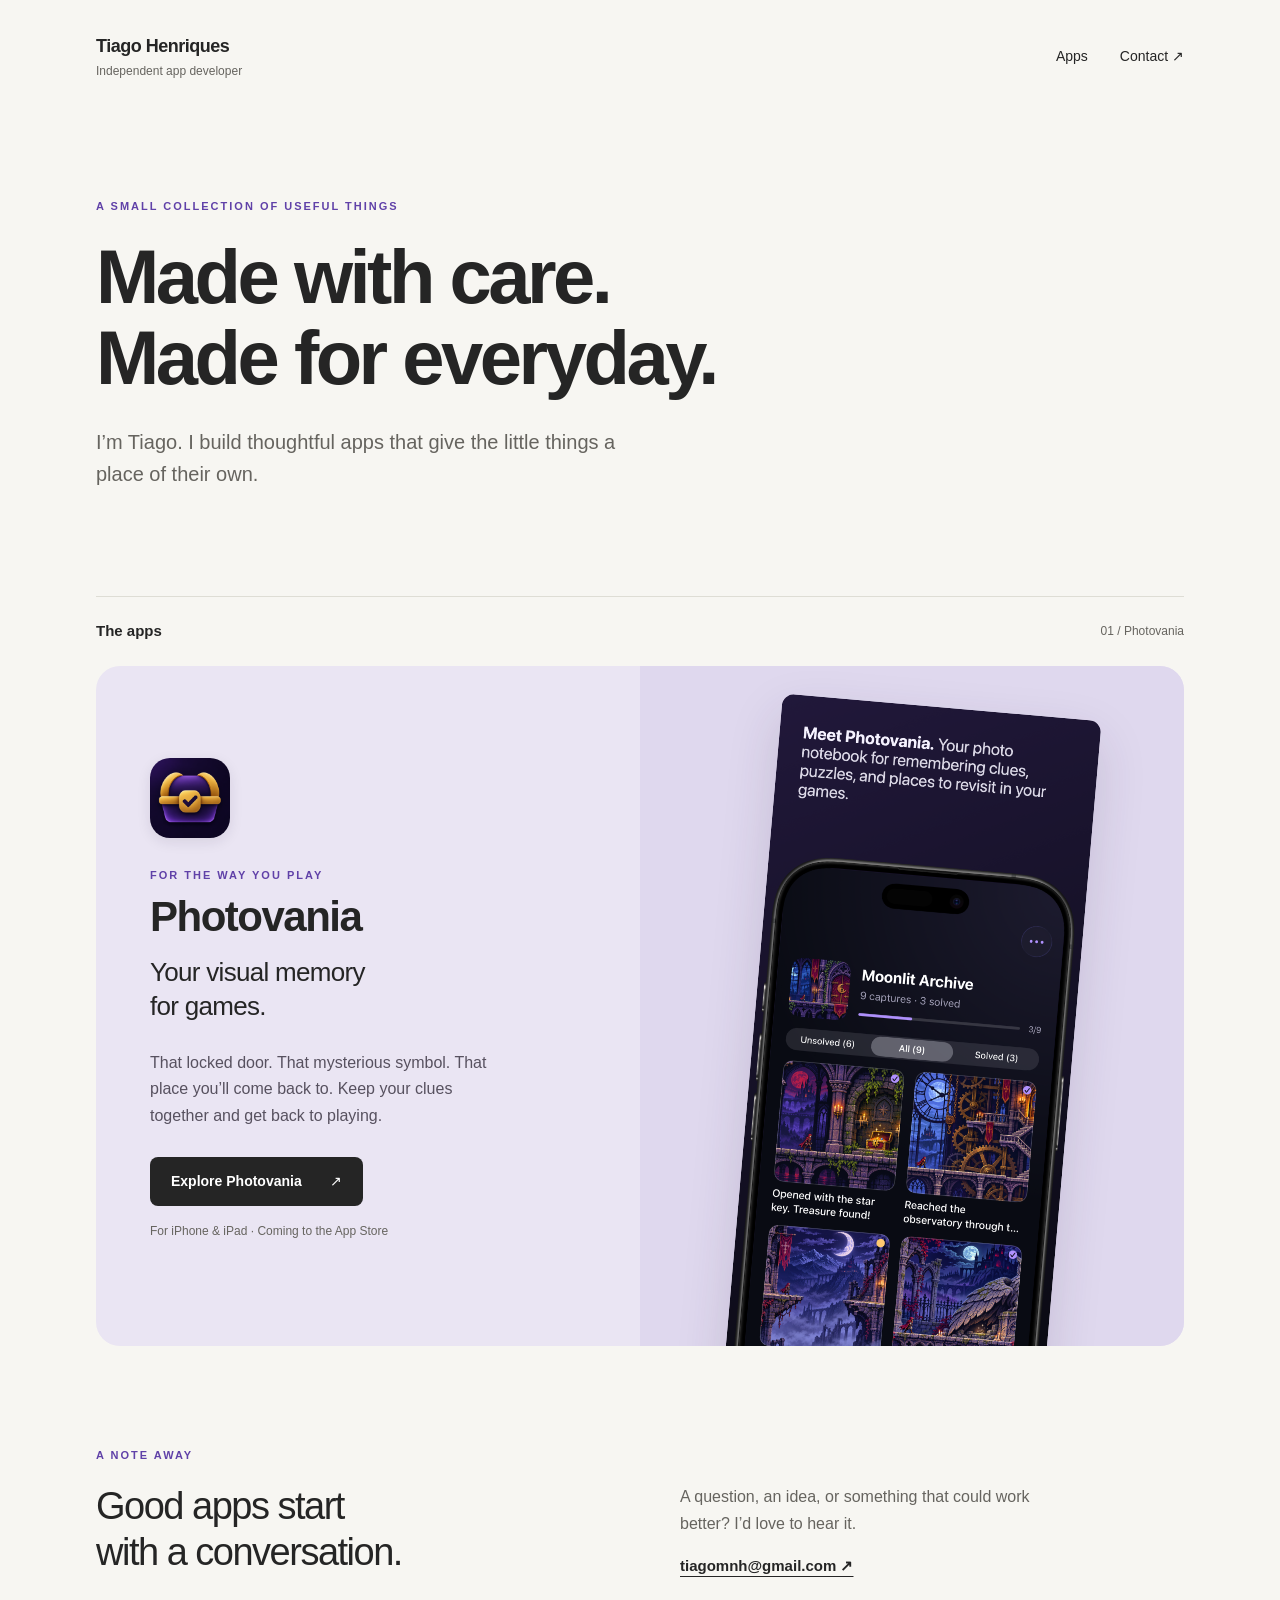
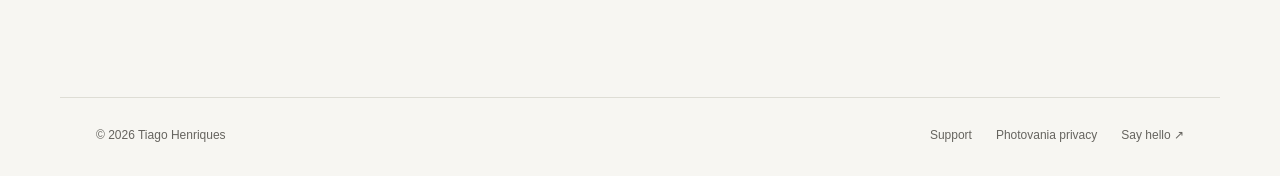
==== index.html @ fec08819 "Add developer website and Photovania support pages" ====
<!doctype html><html lang="en"><head><meta charset="utf-8"><meta name="viewport" content="width=device-width, initial-scale=1"><meta name="robots" content="noindex, nofollow"><meta name="description" content="Thoughtful apps by independent developer Tiago Henriques."><title>Tiago Henriques — Apps</title><link rel="icon" href="./assets/photovania-icon.png"><link rel="stylesheet" href="./style.css"></head><body><a class="skip" href="#main">Skip to content</a><header class="header wrap"><a class="wordmark" href="./">Tiago Henriques<span>Independent app developer</span></a><nav aria-label="Main navigation"><a href="./#apps">Apps</a><a href="mailto:tiagomnh@gmail.com">Contact <span aria-hidden="true">↗</span></a></nav></header><main id="main"><section class="intro wrap"><p class="eyebrow">A SMALL COLLECTION OF USEFUL THINGS</p><h1>Made with care.<br>Made for everyday.</h1><p class="lede">I’m Tiago. I build thoughtful apps that give the little things a place of their own.</p></section><section id="apps" class="wrap apps"><div class="section-label"><h2>The apps</h2><span>01 / Photovania</span></div><article class="app-card"><div class="app-copy"><img class="icon" src="assets/photovania-icon.png" width="80" height="80" alt="Photovania app icon"><p class="eyebrow">FOR THE WAY YOU PLAY</p><h2>Photovania</h2><p class="tagline">Your visual memory<br>for games.</p><p>That locked door. That mysterious symbol. That place you’ll come back to. Keep your clues together and get back to playing.</p><a class="button" href="photovania/">Explore Photovania <span>↗</span></a><p class="availability">For iPhone &amp; iPad · Coming to the App Store</p></div><div class="app-art"><img src="assets/collection.png" alt="Photovania showing a game collection with saved clues and solved progress" width="1206" height="2622"></div></article></section><section class="contact wrap"><p class="eyebrow">A NOTE AWAY</p><h2>Good apps start<br>with a conversation.</h2><div><p>A question, an idea, or something that could work better? I’d love to hear it.</p><a class="text-link" href="mailto:tiagomnh@gmail.com">tiagomnh@gmail.com ↗</a></div></section></main><footer class="wrap"><span>© 2026 Tiago Henriques</span><div><a href="./photovania/support/">Support</a><a href="./photovania/privacy/">Photovania privacy</a><a href="mailto:tiagomnh@gmail.com">Say hello ↗</a></div></footer></body></html>
---- style.css ----
:root{--paper:#f7f6f2;--ink:#252525;--muted:#66645f;--line:#deddd5;--accent:#6041a8;--lavender:#eae5f3}*{box-sizing:border-box}html{scroll-behavior:smooth}body{margin:0;background:var(--paper);color:var(--ink);font:16px/1.65 -apple-system,BlinkMacSystemFont,"Segoe UI",sans-serif}a{color:inherit;text-underline-offset:5px}img{display:block;max-width:100%;height:auto}.wrap{max-width:1160px;margin:auto;padding-left:36px;padding-right:36px}.header{display:flex;justify-content:space-between;align-items:center;padding-top:32px;padding-bottom:26px}.wordmark{text-decoration:none;font-size:18px;font-weight:650;letter-spacing:-.5px}.wordmark span{display:block;font-size:12px;font-weight:400;letter-spacing:0;color:var(--muted)}nav{display:flex;gap:32px}nav a{text-decoration:none;font-size:14px}.intro{padding-top:90px;padding-bottom:86px}.eyebrow{font-size:11px;letter-spacing:2px;font-weight:650;color:var(--accent);margin:0 0 20px}h1,h2,p{margin-top:0}h1{font-size:clamp(44px,6vw,76px);line-height:1.07;letter-spacing:-3.5px;font-weight:550;margin-bottom:28px}.lede{font-size:20px;line-height:1.6;color:var(--muted);max-width:550px}.section-label{display:flex;align-items:center;justify-content:space-between;border-top:1px solid var(--line);padding:22px 0}.section-label h2{font-size:15px;margin:0}.section-label span,.small,.availability{font-size:12px;color:var(--muted)}.app-card{background:var(--lavender);border-radius:24px;display:grid;grid-template-columns:1fr 1fr;overflow:hidden;min-height:630px}.app-copy{padding:54px;align-self:center}.icon{border-radius:20px;margin-bottom:28px;box-shadow:0 4px 14px #20143318}.app-copy h2{font-size:42px;line-height:1.1;letter-spacing:-1.5px;margin-bottom:16px}.app-copy .eyebrow{margin-bottom:10px}.tagline{font-size:26px;line-height:1.3;letter-spacing:-.7px}.app-copy>p:not(.tagline):not(.eyebrow):not(.availability){color:#57515f;max-width:350px}.button{display:inline-flex;align-items:center;justify-content:space-between;gap:28px;text-decoration:none;background:var(--ink);color:white;padding:13px 21px;border-radius:8px;font-size:14px;font-weight:550;margin:12px 0 16px}.button:hover{background:var(--accent)}.app-art{display:flex;align-items:flex-start;justify-content:center;background:#dfd8ee;padding:40px 35px 0;max-height:680px;overflow:hidden}.app-art img{width:320px;border-radius:12px;transform:rotate(5deg);box-shadow:0 20px 50px #34294a26}.contact{padding-top:100px;padding-bottom:90px;display:grid;grid-template-columns:1fr 1fr;gap:0 80px}.contact>.eyebrow{grid-column:1/-1}.contact h2,.quiet h2{font-size:38px;line-height:1.2;letter-spacing:-1.5px;font-weight:500}.contact>div{max-width:370px;color:var(--muted)}.text-link{font-size:15px;font-weight:600;color:var(--ink)}footer{display:flex;justify-content:space-between;gap:25px;font-size:12px;color:var(--muted);padding-top:28px!important;padding-bottom:30px!important;border-top:1px solid var(--line)}footer div{display:flex;gap:24px}footer a{text-decoration:none}.product-intro{padding-top:45px;padding-bottom:70px;text-align:center}.back{display:block;text-align:left;font-size:13px;color:var(--muted);text-decoration:none;margin-bottom:45px}.product-intro .icon{margin:0 auto 24px}.product-intro .lede{margin:0 auto 24px}.status{display:inline-block;border:1px solid var(--line);border-radius:30px;font-size:12px;padding:8px 16px;color:var(--muted)}.showcase{display:grid;grid-template-columns:repeat(3,1fr);gap:28px;padding-bottom:85px}.showcase img{border-radius:14px;margin-bottom:26px}.number{font-size:10px;letter-spacing:1.5px;color:var(--accent)}.showcase h2{font-size:22px;line-height:1.3;letter-spacing:-.5px;margin:10px 0}.showcase p{font-size:14px;color:var(--muted)}.quiet{border-top:1px solid var(--line);padding-top:60px;padding-bottom:60px;display:grid;grid-template-columns:1fr 1fr;gap:70px}.quiet p{color:var(--muted)}.help{text-align:center;background:var(--lavender);padding-top:45px;padding-bottom:45px;margin-bottom:65px;border-radius:20px}.help h2{font-size:30px;letter-spacing:-1px;margin-bottom:8px}.help p{color:var(--muted)}.document{max-width:800px;padding-top:45px;padding-bottom:80px}.document h1{font-size:58px}.document section{margin-top:40px}.document h2{font-size:23px;letter-spacing:-.5px}.document section p{color:#55534f}.document .lede{max-width:100%}details{border-top:1px solid var(--line);padding:18px 0}summary{cursor:pointer;font-weight:550}details p{margin:12px 0 0}.skip{position:absolute;left:15px;top:-60px;background:var(--ink);color:white;padding:10px;z-index:10}.skip:focus{top:10px}:focus-visible{outline:3px solid #8c65cc;outline-offset:5px}@media(max-width:700px){.wrap{padding-left:24px;padding-right:24px}.header{padding-top:22px}nav{gap:18px}.wordmark{font-size:16px}.wordmark span{font-size:10px}.intro{padding-top:58px;padding-bottom:50px}h1{letter-spacing:-2px}.lede{font-size:18px}.app-card{grid-template-columns:1fr}.app-copy{padding:32px}.app-art{max-height:460px;padding-top:32px}.app-art img{width:270px}.contact,.quiet{grid-template-columns:1fr;gap:14px;padding-top:55px;padding-bottom:45px}.contact h2,.quiet h2{font-size:32px}.showcase{grid-template-columns:1fr;gap:42px;max-width:440px}.showcase img{width:100%}.product-intro h1,.document h1{font-size:43px}.help{margin-left:24px;margin-right:24px}.document{padding-top:26px}.back{margin-bottom:32px}footer{flex-direction:column;gap:12px}footer div{flex-wrap:wrap;gap:18px}}@media(prefers-reduced-motion:reduce){html{scroll-behavior:auto}}
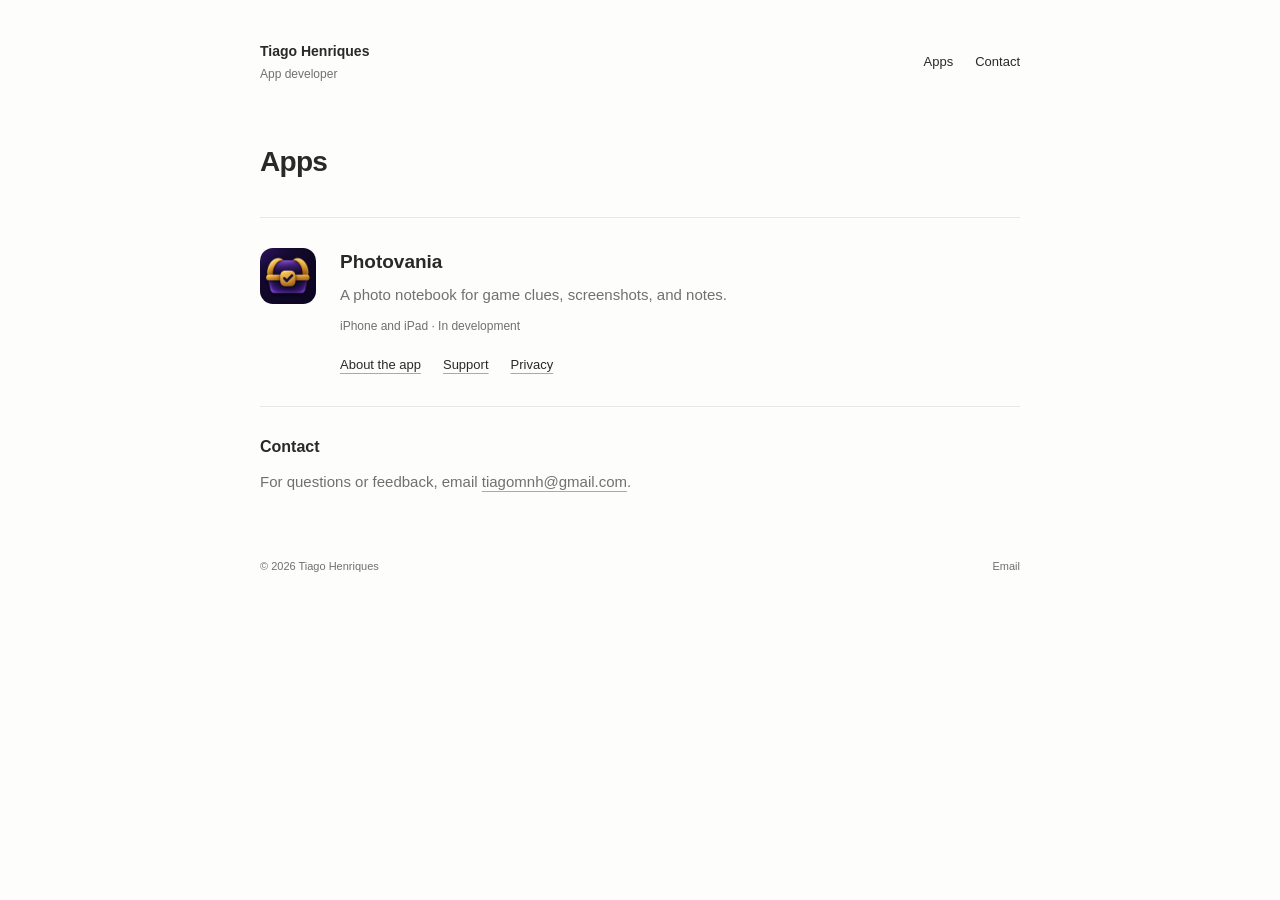
==== commit 1dd0f145: "Refine developer site pages and app screenshots" ====
--- a/index.html
+++ b/index.html
@@ -1 +1 @@
-<!doctype html><html lang="en"><head><meta charset="utf-8"><meta name="viewport" content="width=device-width, initial-scale=1"><meta name="robots" content="noindex, nofollow"><meta name="description" content="Thoughtful apps by independent developer Tiago Henriques."><title>Tiago Henriques — Apps</title><link rel="icon" href="./assets/photovania-icon.png"><link rel="stylesheet" href="./style.css"></head><body><a class="skip" href="#main">Skip to content</a><header class="header wrap"><a class="wordmark" href="./">Tiago Henriques<span>Independent app developer</span></a><nav aria-label="Main navigation"><a href="./#apps">Apps</a><a href="mailto:tiagomnh@gmail.com">Contact <span aria-hidden="true">↗</span></a></nav></header><main id="main"><section class="intro wrap"><p class="eyebrow">A SMALL COLLECTION OF USEFUL THINGS</p><h1>Made with care.<br>Made for everyday.</h1><p class="lede">I’m Tiago. I build thoughtful apps that give the little things a place of their own.</p></section><section id="apps" class="wrap apps"><div class="section-label"><h2>The apps</h2><span>01 / Photovania</span></div><article class="app-card"><div class="app-copy"><img class="icon" src="assets/photovania-icon.png" width="80" height="80" alt="Photovania app icon"><p class="eyebrow">FOR THE WAY YOU PLAY</p><h2>Photovania</h2><p class="tagline">Your visual memory<br>for games.</p><p>That locked door. That mysterious symbol. That place you’ll come back to. Keep your clues together and get back to playing.</p><a class="button" href="photovania/">Explore Photovania <span>↗</span></a><p class="availability">For iPhone &amp; iPad · Coming to the App Store</p></div><div class="app-art"><img src="assets/collection.png" alt="Photovania showing a game collection with saved clues and solved progress" width="1206" height="2622"></div></article></section><section class="contact wrap"><p class="eyebrow">A NOTE AWAY</p><h2>Good apps start<br>with a conversation.</h2><div><p>A question, an idea, or something that could work better? I’d love to hear it.</p><a class="text-link" href="mailto:tiagomnh@gmail.com">tiagomnh@gmail.com ↗</a></div></section></main><footer class="wrap"><span>© 2026 Tiago Henriques</span><div><a href="./photovania/support/">Support</a><a href="./photovania/privacy/">Photovania privacy</a><a href="mailto:tiagomnh@gmail.com">Say hello ↗</a></div></footer></body></html>+<!doctype html><html lang="en"><head><meta charset="utf-8"><meta name="viewport" content="width=device-width, initial-scale=1"><meta name="description" content="Apps by Tiago Henriques."><title>Tiago Henriques — Apps</title><link rel="icon" href="./assets/photovania-icon.png"><link rel="stylesheet" href="./style.css"></head><body><a class="skip" href="#main">Skip to content</a><header class="header wrap"><a class="wordmark" href="./">Tiago Henriques<span>App developer</span></a><nav aria-label="Main navigation"><a href="./#apps">Apps</a><a href="mailto:tiagomnh@gmail.com">Contact</a></nav></header><main id="main"><section class="intro wrap"><h1>Apps</h1></section><section id="apps" class="wrap"><article class="app-row"><img class="icon" src="assets/photovania-icon.png" width="56" height="56" alt=""><div><h2><a href="photovania/">Photovania</a></h2><p>A photo notebook for game clues, screenshots, and notes.</p><p class="small">iPhone and iPad · In development</p><div class="links"><a href="photovania/">About the app</a><a href="photovania/support/">Support</a><a href="photovania/privacy/">Privacy</a></div></div></article></section><section class="contact wrap"><h2>Contact</h2><p>For questions or feedback, email <a href="mailto:tiagomnh@gmail.com">tiagomnh@gmail.com</a>.</p></section></main><footer class="wrap"><span>© 2026 Tiago Henriques</span><a href="mailto:tiagomnh@gmail.com">Email</a></footer></body></html>
--- a/style.css
+++ b/style.css
@@ -1 +1,76 @@
-:root{--paper:#f7f6f2;--ink:#252525;--muted:#66645f;--line:#deddd5;--accent:#6041a8;--lavender:#eae5f3}*{box-sizing:border-box}html{scroll-behavior:smooth}body{margin:0;background:var(--paper);color:var(--ink);font:16px/1.65 -apple-system,BlinkMacSystemFont,"Segoe UI",sans-serif}a{color:inherit;text-underline-offset:5px}img{display:block;max-width:100%;height:auto}.wrap{max-width:1160px;margin:auto;padding-left:36px;padding-right:36px}.header{display:flex;justify-content:space-between;align-items:center;padding-top:32px;padding-bottom:26px}.wordmark{text-decoration:none;font-size:18px;font-weight:650;letter-spacing:-.5px}.wordmark span{display:block;font-size:12px;font-weight:400;letter-spacing:0;color:var(--muted)}nav{display:flex;gap:32px}nav a{text-decoration:none;font-size:14px}.intro{padding-top:90px;padding-bottom:86px}.eyebrow{font-size:11px;letter-spacing:2px;font-weight:650;color:var(--accent);margin:0 0 20px}h1,h2,p{margin-top:0}h1{font-size:clamp(44px,6vw,76px);line-height:1.07;letter-spacing:-3.5px;font-weight:550;margin-bottom:28px}.lede{font-size:20px;line-height:1.6;color:var(--muted);max-width:550px}.section-label{display:flex;align-items:center;justify-content:space-between;border-top:1px solid var(--line);padding:22px 0}.section-label h2{font-size:15px;margin:0}.section-label span,.small,.availability{font-size:12px;color:var(--muted)}.app-card{background:var(--lavender);border-radius:24px;display:grid;grid-template-columns:1fr 1fr;overflow:hidden;min-height:630px}.app-copy{padding:54px;align-self:center}.icon{border-radius:20px;margin-bottom:28px;box-shadow:0 4px 14px #20143318}.app-copy h2{font-size:42px;line-height:1.1;letter-spacing:-1.5px;margin-bottom:16px}.app-copy .eyebrow{margin-bottom:10px}.tagline{font-size:26px;line-height:1.3;letter-spacing:-.7px}.app-copy>p:not(.tagline):not(.eyebrow):not(.availability){color:#57515f;max-width:350px}.button{display:inline-flex;align-items:center;justify-content:space-between;gap:28px;text-decoration:none;background:var(--ink);color:white;padding:13px 21px;border-radius:8px;font-size:14px;font-weight:550;margin:12px 0 16px}.button:hover{background:var(--accent)}.app-art{display:flex;align-items:flex-start;justify-content:center;background:#dfd8ee;padding:40px 35px 0;max-height:680px;overflow:hidden}.app-art img{width:320px;border-radius:12px;transform:rotate(5deg);box-shadow:0 20px 50px #34294a26}.contact{padding-top:100px;padding-bottom:90px;display:grid;grid-template-columns:1fr 1fr;gap:0 80px}.contact>.eyebrow{grid-column:1/-1}.contact h2,.quiet h2{font-size:38px;line-height:1.2;letter-spacing:-1.5px;font-weight:500}.contact>div{max-width:370px;color:var(--muted)}.text-link{font-size:15px;font-weight:600;color:var(--ink)}footer{display:flex;justify-content:space-between;gap:25px;font-size:12px;color:var(--muted);padding-top:28px!important;padding-bottom:30px!important;border-top:1px solid var(--line)}footer div{display:flex;gap:24px}footer a{text-decoration:none}.product-intro{padding-top:45px;padding-bottom:70px;text-align:center}.back{display:block;text-align:left;font-size:13px;color:var(--muted);text-decoration:none;margin-bottom:45px}.product-intro .icon{margin:0 auto 24px}.product-intro .lede{margin:0 auto 24px}.status{display:inline-block;border:1px solid var(--line);border-radius:30px;font-size:12px;padding:8px 16px;color:var(--muted)}.showcase{display:grid;grid-template-columns:repeat(3,1fr);gap:28px;padding-bottom:85px}.showcase img{border-radius:14px;margin-bottom:26px}.number{font-size:10px;letter-spacing:1.5px;color:var(--accent)}.showcase h2{font-size:22px;line-height:1.3;letter-spacing:-.5px;margin:10px 0}.showcase p{font-size:14px;color:var(--muted)}.quiet{border-top:1px solid var(--line);padding-top:60px;padding-bottom:60px;display:grid;grid-template-columns:1fr 1fr;gap:70px}.quiet p{color:var(--muted)}.help{text-align:center;background:var(--lavender);padding-top:45px;padding-bottom:45px;margin-bottom:65px;border-radius:20px}.help h2{font-size:30px;letter-spacing:-1px;margin-bottom:8px}.help p{color:var(--muted)}.document{max-width:800px;padding-top:45px;padding-bottom:80px}.document h1{font-size:58px}.document section{margin-top:40px}.document h2{font-size:23px;letter-spacing:-.5px}.document section p{color:#55534f}.document .lede{max-width:100%}details{border-top:1px solid var(--line);padding:18px 0}summary{cursor:pointer;font-weight:550}details p{margin:12px 0 0}.skip{position:absolute;left:15px;top:-60px;background:var(--ink);color:white;padding:10px;z-index:10}.skip:focus{top:10px}:focus-visible{outline:3px solid #8c65cc;outline-offset:5px}@media(max-width:700px){.wrap{padding-left:24px;padding-right:24px}.header{padding-top:22px}nav{gap:18px}.wordmark{font-size:16px}.wordmark span{font-size:10px}.intro{padding-top:58px;padding-bottom:50px}h1{letter-spacing:-2px}.lede{font-size:18px}.app-card{grid-template-columns:1fr}.app-copy{padding:32px}.app-art{max-height:460px;padding-top:32px}.app-art img{width:270px}.contact,.quiet{grid-template-columns:1fr;gap:14px;padding-top:55px;padding-bottom:45px}.contact h2,.quiet h2{font-size:32px}.showcase{grid-template-columns:1fr;gap:42px;max-width:440px}.showcase img{width:100%}.product-intro h1,.document h1{font-size:43px}.help{margin-left:24px;margin-right:24px}.document{padding-top:26px}.back{margin-bottom:32px}footer{flex-direction:column;gap:12px}footer div{flex-wrap:wrap;gap:18px}}@media(prefers-reduced-motion:reduce){html{scroll-behavior:auto}}
+:root { color-scheme: light; --ink: #292929; --muted: #707070; --line: #e7e7e5; --paper: #fdfdfc; }
+* { box-sizing: border-box; }
+body { margin: 0; background: var(--paper); color: var(--ink); font: 15px/1.7 -apple-system, BlinkMacSystemFont, "Segoe UI", sans-serif; -webkit-font-smoothing: antialiased; }
+a { color: inherit; text-decoration-color: #aaa; text-underline-offset: 4px; }
+a:hover { text-decoration-color: var(--ink); }
+.wrap { max-width: 820px; padding-inline: 30px; margin-inline: auto; }
+.header { display: flex; justify-content: space-between; align-items: center; padding-top: 40px; padding-bottom: 28px; }
+.wordmark { font-size: 14px; font-weight: 600; text-decoration: none; }
+.wordmark span { display: block; font-size: 12px; font-weight: 400; color: var(--muted); }
+nav, .links { display: flex; flex-wrap: wrap; gap: 22px; font-size: 13px; }
+nav a, footer a { text-decoration: none; }
+h1, h2, p { margin-top: 0; }
+h1 { font-size: 28px; line-height: 1.3; letter-spacing: -.7px; font-weight: 550; margin-bottom: 18px; }
+h2 { font-size: 16px; line-height: 1.5; font-weight: 600; margin-bottom: 10px; }
+p { margin-bottom: 16px; }
+.intro { padding-top: 32px; padding-bottom: 18px; }
+.intro p, .app-row p, .contact p, .product-intro>p { color: var(--muted); }
+.app-row { display: grid; grid-template-columns: 56px 1fr; gap: 24px; border-top: 1px solid var(--line); border-bottom: 1px solid var(--line); padding-block: 30px; }
+.app-row h2 { font-size: 19px; margin-bottom: 6px; }
+.app-row h2 a { text-decoration: none; }
+.app-row p { margin-bottom: 8px; }
+.app-row .links { margin-top: 18px; }
+.icon { border-radius: 13px; display: block; }
+.small, .availability { color: var(--muted); font-size: 12px; }
+.contact { padding-top: 28px; padding-bottom: 22px; }
+footer { display: flex; justify-content: space-between; flex-wrap: wrap; gap: 18px; padding-top: 24px; padding-bottom: 30px; color: var(--muted); font-size: 11px; }
+footer div { display: flex; flex-wrap: wrap; gap: 20px; }
+.product-intro { padding-top: 36px; padding-bottom: 32px; }
+.back { display: inline-block; color: var(--muted); font-size: 13px; margin-bottom: 32px; text-decoration: none; }
+.product-title { display: flex; align-items: center; gap: 18px; margin-bottom: 24px; }
+.product-title h1 { margin: 0; }
+.product-intro>p { max-width: 590px; }
+.screenshots { display: grid; grid-template-columns: repeat(3,minmax(0,1fr)); gap: 20px; padding-top: 10px; padding-bottom: 36px; }
+figure { margin: 0; }
+figure img { display: block; width: 100%; height: auto; border-radius: 16px; border: 1px solid var(--line); }
+figcaption { font-size: 11px; color: var(--muted); margin-top: 12px; }
+.information { padding-bottom: 40px; }
+.information h2 { margin-top: 28px; }
+.information p { max-width: 650px; }
+.document { max-width: 760px; padding-top: 36px; padding-bottom: 45px; }
+.document .lede { color: var(--muted); }
+.document section { margin-top: 32px; }
+.document h2 { margin-bottom: 12px; }
+.document section p { color: var(--muted); }
+.button { display: inline-block; margin: 0 0 12px; font-size: 14px; }
+details { border-top: 1px solid var(--line); padding-block: 16px; }
+summary { cursor: pointer; font-size: 14px; }
+details p { margin-top: 12px; margin-bottom: 0; }
+.skip { position: absolute; left: 16px; top: -80px; padding: 8px; background: var(--paper); }
+.skip:focus { top: 8px; }
+:focus-visible { outline: 2px solid var(--ink); outline-offset: 5px; }
+@media (max-width: 560px) {
+ .wrap { padding-inline: 22px; }
+ .header { padding-top: 26px; }
+ nav { gap: 16px; }
+ .intro { padding-top: 24px; }
+ h1 { font-size: 25px; }
+ .app-row { gap: 18px; grid-template-columns: 44px 1fr; }
+ .app-row .icon { width: 44px; height: 44px; border-radius: 10px; }
+ .screenshots { gap: 14px; overflow-x: auto; grid-template-columns: repeat(3, 180px); scroll-snap-type: x proximity; }
+ figure { scroll-snap-align: start; }
+ footer { flex-direction: column; }
+ .contact { padding-bottom: 18px; }
+}
+
+@media (prefers-color-scheme: dark) {
+ :root { color-scheme: dark; --ink: #e6e6e3; --muted: #aaa9a5; --line: #343432; --paper: #1b1b1a; }
+ a { text-decoration-color: #777; }
+}
+.screenshot-link { display: block; border-radius: 16px; cursor: zoom-in; }
+.image-viewer { border: 1px solid var(--line); border-radius: 12px; padding: 14px; background: var(--paper); color: var(--ink); max-width: calc(100vw - 24px); max-height: calc(100dvh - 24px); }
+.image-viewer::backdrop { background: rgb(0 0 0 / .75); }
+.image-viewer form { display: flex; justify-content: flex-end; margin-bottom: 12px; }
+.image-viewer button { font: inherit; color: inherit; background: transparent; border: 1px solid var(--line); border-radius: 6px; padding: 6px 14px; cursor: pointer; }
+.image-viewer>img { display: block; width: auto; height: auto; max-width: 100%; max-height: calc(100dvh - 120px); margin-inline: auto; border-radius: 8px; }
+html:has(.image-viewer[open]) { overflow: hidden; }
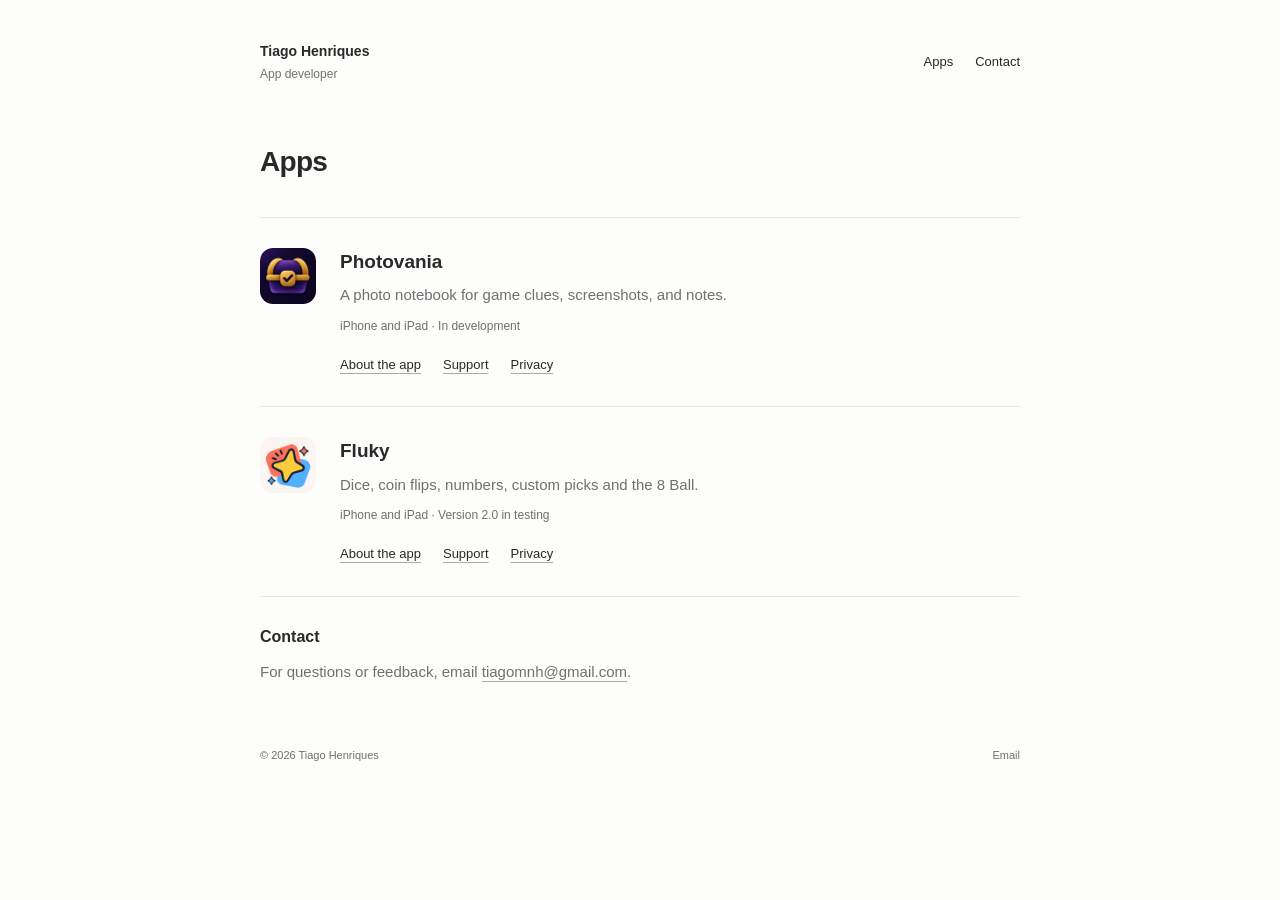
==== commit ac27c0ec: "Publish Fluky app, support, and privacy pages" ====
--- a/index.html
+++ b/index.html
@@ -1 +1 @@
-<!doctype html><html lang="en"><head><meta charset="utf-8"><meta name="viewport" content="width=device-width, initial-scale=1"><meta name="description" content="Apps by Tiago Henriques."><title>Tiago Henriques — Apps</title><link rel="icon" href="./assets/photovania-icon.png"><link rel="stylesheet" href="./style.css"></head><body><a class="skip" href="#main">Skip to content</a><header class="header wrap"><a class="wordmark" href="./">Tiago Henriques<span>App developer</span></a><nav aria-label="Main navigation"><a href="./#apps">Apps</a><a href="mailto:tiagomnh@gmail.com">Contact</a></nav></header><main id="main"><section class="intro wrap"><h1>Apps</h1></section><section id="apps" class="wrap"><article class="app-row"><img class="icon" src="assets/photovania-icon.png" width="56" height="56" alt=""><div><h2><a href="photovania/">Photovania</a></h2><p>A photo notebook for game clues, screenshots, and notes.</p><p class="small">iPhone and iPad · In development</p><div class="links"><a href="photovania/">About the app</a><a href="photovania/support/">Support</a><a href="photovania/privacy/">Privacy</a></div></div></article></section><section class="contact wrap"><h2>Contact</h2><p>For questions or feedback, email <a href="mailto:tiagomnh@gmail.com">tiagomnh@gmail.com</a>.</p></section></main><footer class="wrap"><span>© 2026 Tiago Henriques</span><a href="mailto:tiagomnh@gmail.com">Email</a></footer></body></html>+<!doctype html><html lang="en"><head><meta charset="utf-8"><meta name="viewport" content="width=device-width, initial-scale=1"><meta name="description" content="Apps by Tiago Henriques."><title>Tiago Henriques — Apps</title><link rel="icon" href="./assets/photovania-icon.png"><link rel="stylesheet" href="./style.css"></head><body><a class="skip" href="#main">Skip to content</a><header class="header wrap"><a class="wordmark" href="./">Tiago Henriques<span>App developer</span></a><nav aria-label="Main navigation"><a href="./#apps">Apps</a><a href="mailto:tiagomnh@gmail.com">Contact</a></nav></header><main id="main"><section class="intro wrap"><h1>Apps</h1></section><section id="apps" class="wrap"><article class="app-row"><img class="icon" src="assets/photovania-icon.png" width="56" height="56" alt=""><div><h2><a href="photovania/">Photovania</a></h2><p>A photo notebook for game clues, screenshots, and notes.</p><p class="small">iPhone and iPad · In development</p><div class="links"><a href="photovania/">About the app</a><a href="photovania/support/">Support</a><a href="photovania/privacy/">Privacy</a></div></div></article><article class="app-row"><picture><source srcset="assets/fluky/icon-dark.png" media="(prefers-color-scheme: dark)"><img class="icon" src="assets/fluky/icon.png" width="56" height="56" alt=""></picture><div><h2><a href="fluky/">Fluky</a></h2><p>Dice, coin flips, numbers, custom picks and the 8 Ball.</p><p class="small">iPhone and iPad · Version 2.0 in testing</p><div class="links"><a href="fluky/">About the app</a><a href="fluky/support/">Support</a><a href="fluky/privacy/">Privacy</a></div></div></article></section><section class="contact wrap"><h2>Contact</h2><p>For questions or feedback, email <a href="mailto:tiagomnh@gmail.com">tiagomnh@gmail.com</a>.</p></section></main><footer class="wrap"><span>© 2026 Tiago Henriques</span><a href="mailto:tiagomnh@gmail.com">Email</a></footer></body></html>
--- a/style.css
+++ b/style.css
@@ -74,3 +74,13 @@
 .image-viewer button { font: inherit; color: inherit; background: transparent; border: 1px solid var(--line); border-radius: 6px; padding: 6px 14px; cursor: pointer; }
 .image-viewer>img { display: block; width: auto; height: auto; max-width: 100%; max-height: calc(100dvh - 120px); margin-inline: auto; border-radius: 8px; }
 html:has(.image-viewer[open]) { overflow: hidden; }
+
+/* Fluky pages share the developer-site layout. */
+.fluky-page { font-size: 16px; }
+.fluky-page .small, .fluky-page .back, .fluky-page .links,
+.fluky-page nav, .fluky-page .button, .fluky-page summary,
+.fluky-page figcaption { font-size: 14px; }
+.fluky-page .fluky-tagline { color: var(--ink); font-size: 25px; font-weight: 600; }
+.fluky-tools { padding-left: 20px; margin: 0; }
+.fluky-tools li { margin-bottom: 12px; }
+.app-row + .app-row { border-top: 0; }
